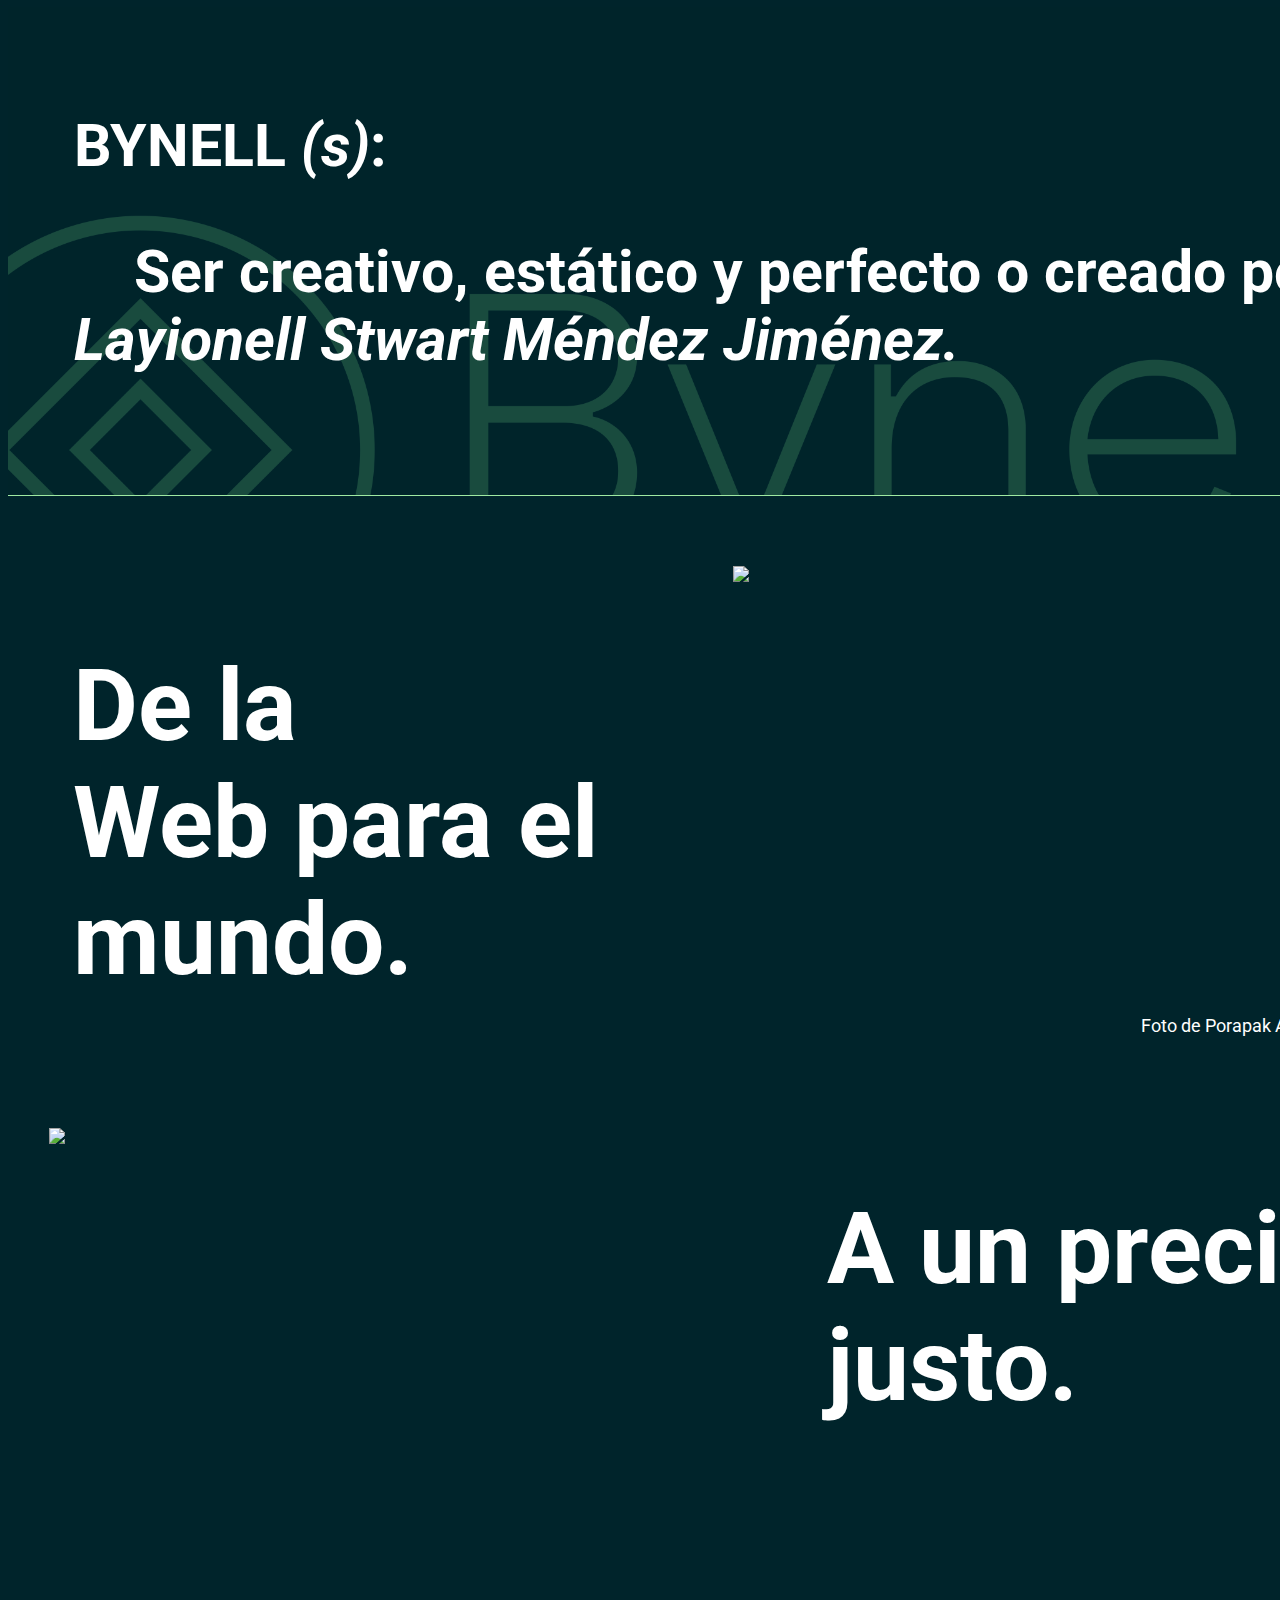
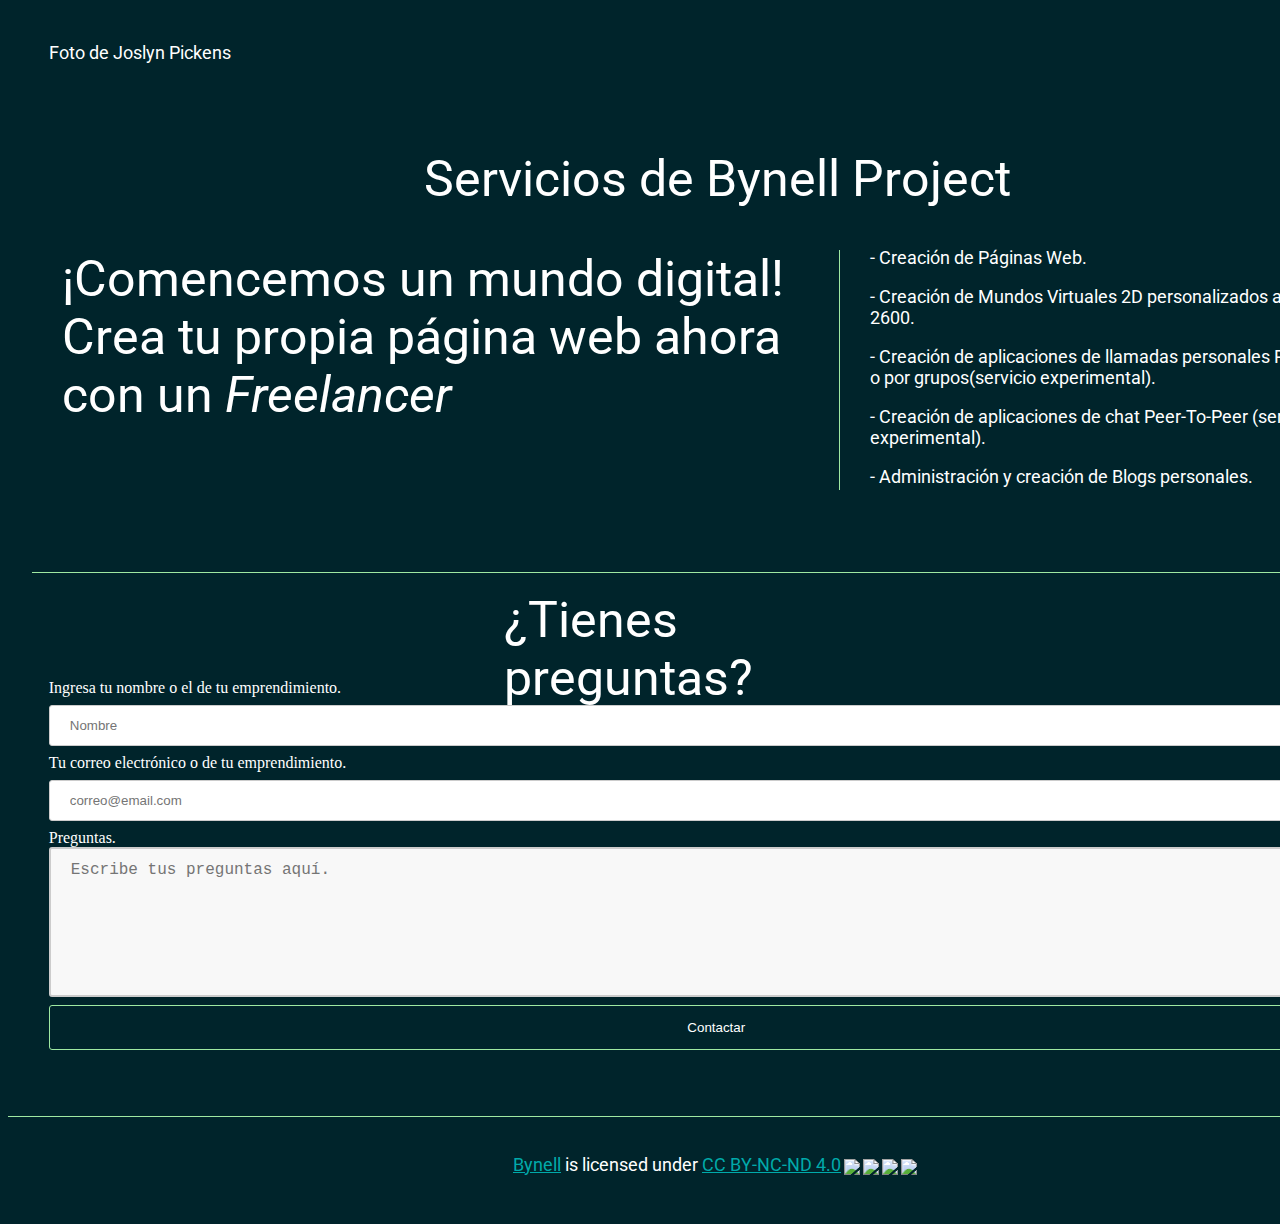
==== index.html @ a22a3687 "2022" ====
<!DOCTYPE html><html class="" lang="es"><head><script type="text/javascript" class="silex-json-styles" data-silex-static="">
    window.silex = window.silex || {}
    window.silex.data = {"site":{"width":1412},"pages":[{"id":"page-page-1","displayName":"Page 1","link":{"linkType":"LinkTypePage","href":"#!page-page-1"},"canDelete":true,"canProperties":true,"canMove":true,"canRename":true,"opened":false,"data":{"forestry":null}}]}</script>
    <meta charset="UTF-8">
    <!-- generator meta tag -->
    <!-- leave this for stats and Silex version check -->
    <meta name="generator" content="Silex v2.2.14">
    <!-- End of generator meta tag -->
    <script type="text/javascript" src="http://localhost:6805/static/2.12/jquery.js" data-silex-static=""></script>
    <script type="text/javascript" src="http://localhost:6805/static/2.12/jquery-ui.js" data-silex-static="" data-silex-remove-publish=""></script>
    <script type="text/javascript" src="http://localhost:6805/static/2.12/pageable.js" data-silex-static="" data-silex-remove-publish=""></script>
    <script type="text/javascript" src="http://localhost:6805/static/2.12/front-end.js" data-silex-static=""></script>
    <link rel="stylesheet" href="http://localhost:6805/static/2.12/normalize.css" data-silex-static="">
    <link rel="stylesheet" href="http://localhost:6805/static/2.12/front-end.css" data-silex-static="">

    <style class="silex-style"></style>
    <script type="text/javascript" class="silex-script"></script>
    <style class="silex-inline-styles">.body-initial {background-color: rgba(0,36,43,1); position: static;}.silex-id-1478366444112-1 {background-color: transparent; position: static; margin-top: -1px; background-image: url(cover.png); background-position: center center; background-attachment: fixed; background-size: cover; background-repeat: no-repeat;}.silex-id-1478366444112-0 {background-color: rgba(0,36,43,0.8); min-height: 489px; position: relative; margin-left: auto; margin-right: auto; display: block; border-color: transparent; background-position: center center; background-repeat: no-repeat; background-size: cover; background-attachment: scroll;}.silex-id-1474394621033-3 {position: static; margin-top: -1px; background-color: transparent;}.silex-id-1474394621032-2 {background-color: rgba(0,36,43,1); min-height: 2219.666748046875px; position: relative; margin-left: auto; margin-right: auto; border-width: 1px 0 1px 0; border-style: solid; border-color: rgba(159,233,162,1);}.silex-id-1478366450713-3 {background-color: transparent; position: static; margin-top: -1px;}.silex-id-1478366450713-2 {background-color: transparent; min-height: 100px; position: relative; margin-left: auto; margin-right: auto; border-width: 0 0 0 0; border-style: solid; border-color: transparent;}.silex-id-1664662156489-1 {width: 1358px; min-height: 442px; background-color: transparent; position: absolute; border-width: 1px 1px 1px 1px; border-style: solid; border-color: transparent; flex-direction: row; flex-wrap: wrap; align-items: flex-start; justify-content: flex-end; top: 20px; left: 31px;}.silex-id-1664667811128-5 {width: 1310px; min-height: 385px; position: absolute; top: 25px; left: 34px;}.silex-id-1664673234735-6 {width: 433px; min-height: 58px; background-color: transparent; position: absolute; top: 20px; left: 505px;}.silex-id-1664675244627-7 {width: 1335px; min-height: 394px; background-color: transparent; position: absolute; top: 106px; left: 16.75010061264038px;}.silex-id-1664676794696-8 {width: 629px; min-height: 496px; position: absolute; top: 46px; left: 41px; background-position: center center;}.silex-id-1664678733887-1 {width: 237px; min-height: 58px; position: absolute; top: 483.97918701171875px; left: 1108.5px;}.silex-id-1664679317134-2 {width: 550px; min-height: 494px; position: absolute; top: 17px; left: 795px;}.silex-id-1664679735277-3 {width: 745px; height: 490.41668701171875px; position: absolute; top: 22px; left: 17px; border-radius: 2px 2px 2px 2px;}.silex-id-1664680181823-4 {width: 189px; min-height: 58px; position: absolute; top: 518px; left: 16.75px;}.silex-id-1664680508223-5 {width: 432px; min-height: 71px; position: absolute; top: 17.96917724609375px; left: 472px;}.silex-id-1664680942473-6 {width: 777px; min-height: 240px; position: absolute; top: 144px; left: 30px; border-width: 0 1px 0 0; border-style: solid; border-color: rgba(159,233,162,1);}.silex-id-1664682230953-0 {width: 645px; height: 426.4895935058594px; position: absolute; top: 53.05907828852861px; left: 701px; border-radius: 2px 2px 2px 2px;}.silex-id-1664682355968-1 {width: 1364px; min-height: 584px; background-color: transparent; position: absolute; top: 610px; left: 24px;}.silex-id-1664682500790-2 {width: 1366px; min-height: 574px; background-color: transparent; position: absolute; top: 17px; left: 24px;}.silex-id-1664723891200-0 {width: 1366px; min-height: 525.65625px; background-color: transparent; position: absolute; top: 1676px; left: 24px; border-width: 1px 0 0 0; border-style: solid; border-color: rgba(159,233,162,1);}.silex-id-1664724104223-1 {width: 1366px; min-height: 450px; background-color: transparent; position: absolute; top: 1209.9896240234375px; left: 24px;}.silex-id-1664725875489-3 {width: 508px; min-height: 284px; position: absolute; top: 123px; left: 837.5px;}.silex-id-1664727172217-4 {width: 594px; min-height: 68px; position: absolute; top: 44px; left: 392px;}@media only screen and (max-width: 480px) {.silex-id-1478366444112-0 {display: flex; flex-direction: row; flex-wrap: wrap; align-items: normal; justify-content: normal;}.silex-id-1664673234735-6 {min-height: 58px; top: 0px; left: 0px; width: 436px;}.silex-id-1664675244627-7 {min-height: 395px; top: 2511.333251953125px; left: -9px; width: 462px;}.silex-id-1664676794696-8 {min-height: 496px; top: -274px; left: -3px; width: 462px;}.silex-id-1664678733887-1 {min-height: 58px; top: 1px; left: -106px; width: 240px;}.silex-id-1664679317134-2 {min-height: 496px; top: 0px; left: 0px; width: 386px;}.silex-id-1664679735277-3 {height: 314px; top: -324.99999499320984px; left: 1.1920928955078125e-7px; width: 462px;}.silex-id-1664680181823-4 {min-height: 58px; top: -66px; left: 0px; width: 190px;}.silex-id-1664680508223-5 {min-height: 71px; top: -439.666748046875px; left: -7px; width: 439px;}.silex-id-1664680942473-6 {min-height: 400px; top: 392px; left: 4px; width: 461px; border-width: 1px 0 0 0; border-style: solid; border-color: rgba(159,233,162,1);}.silex-id-1664682230953-0 {height: 326px; top: -176px; left: 5.999999850988388px; width: 462px;}.silex-id-1664682355968-1 {min-height: 902px; top: 1902.9999389648438px; left: 40px; width: 462px;}.silex-id-1664724104223-1 {min-height: 764px; top: -972px; left: 69px; width: 462px;}.silex-id-1664725875489-3 {min-height: 284px; top: 0px; left: 0px; width: 462px;}.silex-id-1664727172217-4 {min-height: 120px; top: -359px; left: -14px; width: 439px;}}</style>
    <title>Bynell</title>
    

    
<link href="https://fonts.googleapis.com/css?family=Roboto" rel="stylesheet" class="silex-custom-font"><meta name="viewport" content="width=device-width, initial-scale=1"><style class="silex-style-settings">.website-width {width: 1412px;}@media (min-width: 481px) {.silex-editor {min-width: 1612px;}}</style><meta property="description" content="Paginas web simples de una manera elegante."><link href="..\Programming%20Projects\Bynell\bynell-web\profile.png" rel="shortcut icon"><style class="silex-prodotype-style" data-style-id="all-style">h1 {text-align: left; -webkit-transition: font 1s ease-in , font 1s ease-out 1s; -moz-transition: font 1s ease-in , font 1s ease-out 1s; -o-transition: font 1s ease-in , font 1s ease-out 1s; transition: font 1s ease-in , font 1s ease-out 1s;}h2 {text-align: right;}h3 {text-align: left;}.text-element > .silex-element-content {font-family: 'Roboto', sans-serif; font-style: normal; font-weight: normal; font-size: 50px; color: #ffffff; text-align: left; -webkit-transition: all 1s ease; -moz-transition: all 1s ease; -o-transition: all 1s ease; transition: all 1s ease;}p {font-family: 'Roboto', sans-serif; font-weight: normal; font-size: 18px; color: #ffffff;}a {color: #00aaaa;}[data-silex-href] {color: #00aaaa;}</style></head>

<body data-silex-id="body-initial" class="body-initial all-style enable-mobile prevent-resizable prevent-selectable editable-style silex-runtime" data-silex-type="container-element" style="">
    









    
    
    
















<section data-silex-type="container-element" class="container-element editable-style silex-id-1478366444112-1 section-element prevent-resizable" data-silex-id="silex-id-1478366444112-1" style="">
        <header data-silex-type="container-element" class="editable-style silex-element-content silex-id-1478366444112-0 container-element website-width" data-silex-id="silex-id-1478366444112-0" style=""><div data-silex-type="container-element" class="editable-style container-element silex-id-1664662156489-1" data-silex-id="silex-id-1664662156489-1" style=""><div data-silex-type="text-element" class="editable-style text-element silex-id-1664667811128-5 page-page-1 paged-element" data-silex-id="silex-id-1664667811128-5" style=""><div class="silex-element-content normal"><h3>BYNELL&nbsp;<i>(s)</i>:</h3><h3> Ser creativo, estático y perfecto o creado por <i>Layionell Stwart Méndez Jiménez.</i></h3><span class="_wysihtml-temp-caret-fix" style="position: absolute; display: block; min-width: 1px; z-index: 99999;">﻿</span></div></div></div></header>
    </section><section data-silex-type="container-element" class="container-element editable-style silex-id-1474394621033-3 section-element prevent-resizable" data-silex-id="silex-id-1474394621033-3" style="">
        <main data-silex-type="container-element" class="editable-style silex-element-content silex-id-1474394621032-2 container-element website-width selected" data-silex-id="silex-id-1474394621032-2" style=""><div data-silex-type="container-element" class="editable-style container-element silex-id-1664682500790-2 page-page-1 paged-element" data-silex-id="silex-id-1664682500790-2" style=""><h1 data-silex-type="text-element" class="editable-style text-element silex-id-1664676794696-8 page-page-1 paged-element" data-silex-id="silex-id-1664676794696-8" style=""><div class="silex-element-content normal"><h1>De la Web<i>&nbsp;</i>para el mundo.</h1><span class="_wysihtml-temp-caret-fix" style="position: absolute; display: block; min-width: 1px; z-index: 99999;">﻿</span></div></h1><div data-silex-type="image-element" class="editable-style image-element silex-id-1664682230953-0 page-page-1 paged-element" data-silex-id="silex-id-1664682230953-0" style=""><img src="..\Programming%20Projects\Bynell\bynell-web\pexels-porapak-apichodilok-346885.jpg"></div><div data-silex-type="text-element" class="editable-style text-element silex-id-1664678733887-1 page-page-1 paged-element" data-silex-id="silex-id-1664678733887-1" style=""><div class="silex-element-content normal">

<p>Foto de Porapak Apichodilok.</p></div></div></div><div data-silex-type="container-element" class="editable-style container-element silex-id-1664682355968-1 page-page-1 paged-element" data-silex-id="silex-id-1664682355968-1" style=""><div data-silex-type="text-element" class="editable-style text-element silex-id-1664679317134-2 page-page-1 paged-element" data-silex-id="silex-id-1664679317134-2" style=""><div class="silex-element-content normal"><h1>A un precio justo.</h1></div></div><div data-silex-type="image-element" class="editable-style image-element silex-id-1664679735277-3 page-page-1 paged-element" data-silex-id="silex-id-1664679735277-3" style=""><img src="..\Programming%20Projects\Bynell\bynell-web\pexels-joslyn-pickens-3833052.jpg"></div><div data-silex-type="text-element" class="editable-style text-element silex-id-1664680181823-4 page-page-1 paged-element" data-silex-id="silex-id-1664680181823-4" style=""><div class="silex-element-content normal"><p>Foto de Joslyn Pickens</p></div></div></div><div data-silex-type="container-element" class="editable-style container-element silex-id-1664724104223-1 page-page-1 paged-element" data-silex-id="silex-id-1664724104223-1" style=""><div data-silex-type="text-element" class="editable-style text-element silex-id-1664727172217-4 page-page-1 paged-element" data-silex-id="silex-id-1664727172217-4" style=""><div class="silex-element-content normal">Servicios de Bynell Project</div></div><div data-silex-type="text-element" class="editable-style text-element silex-id-1664725875489-3" data-silex-id="silex-id-1664725875489-3" style=""><div class="silex-element-content normal"><p>- Creación de Páginas Web.</p><p>- Creación de Mundos Virtuales 2D personalizados al estilo Atari 2600.</p><p>- Creación de aplicaciones de llamadas personales Peer-to-Peer o por grupos(servicio experimental).</p><p>- Creación de aplicaciones de chat Peer-To-Peer (servicio experimental).</p><p>- Administración y creación de Blogs personales.<br></p></div></div><div data-silex-type="text-element" class="editable-style text-element silex-id-1664680942473-6 page-page-1 paged-element" data-silex-id="silex-id-1664680942473-6" style=""><div class="silex-element-content normal">¡Comencemos un mundo digital!&nbsp;<br>Crea tu propia página web ahora con un <i>Freelancer</i></div></div></div><div data-silex-type="container-element" class="editable-style container-element silex-id-1664723891200-0 page-page-1 paged-element" data-silex-id="silex-id-1664723891200-0" style=""><div data-silex-type="text-element" class="editable-style text-element silex-id-1664680508223-5 page-page-1 paged-element" data-silex-id="silex-id-1664680508223-5" style=""><div class="silex-element-content normal">¿Tienes preguntas?</div></div><div data-silex-type="html-element" class="editable-style html-element silex-id-1664675244627-7 page-page-1 paged-element silex-component-form silex-use-height-not-minheight silex-element-content-full-height" data-silex-id="silex-id-1664675244627-7" style=""><div class="silex-element-content"><form id="id_1664728145675_542" action="https://formspree.io/bynell.project@gmail.com" method="POST">
  
  <div>
    <label for="field1">Ingresa tu nombre o el de tu emprendimiento.</label>
    <input type="text" required="" id="field1" name="field1" placeholder="Nombre">
  </div>
  
  
  <div>
    <label for="field2">Tu correo electrónico o de tu emprendimiento.</label>
    <input type="text" required="" id="field2" name="field2" placeholder="correo@email.com">
  </div>
  
  
  <div class="fill-vertical">
    <label for="field3">Preguntas.</label>
    <textarea required="" id="field3" name="field3" placeholder="Escribe tus preguntas aquí."></textarea>
  </div>
  
  <input type="submit" value="Contactar">
</form>
<style>#id_1664728145675_542 input[type=text], select {width: 100%; padding: 12px 20px; margin: 8px 0; display: inline-block; border: 1px solid #ccc; border-radius: 3px; box-sizing: border-box;}#id_1664728145675_542 input[type=submit] {width: 100%; background-color: #00242b; color: #ffffff; padding: 14px 20px; margin: 8px 0; border: 1px solid #9fe9a2; border-radius: 3px; cursor: pointer;}#id_1664728145675_542 label {color: #ffffff;}#id_1664728145675_542 .fill-vertical {flex: 1 1 auto; display: flex; flex-direction: column;}#id_1664728145675_542 .fill-vertical textarea {flex: 1 1 auto; width: 100%; height: 150px; padding: 12px 20px; box-sizing: border-box; border: 2px solid #ccc; border-radius: 3px; background-color: #f8f8f8; font-size: 16px; resize: none;}#id_1664728145675_542 {border-radius: 3px; display: flex; flex-direction: column; justify-content: space-between; height: 100%;}</style>

</div></div></div></main>
    </section><section data-silex-type="container-element" class="container-element editable-style silex-id-1478366450713-3 section-element prevent-resizable page-page-1 paged-element" data-silex-id="silex-id-1478366450713-3" style="">
        <footer data-silex-type="container-element" class="editable-style silex-element-content silex-id-1478366450713-2 container-element website-width" data-silex-id="silex-id-1478366450713-2" style="">

            
        <div data-silex-type="html-element" class="editable-style html-element silex-id-1664673234735-6 page-page-1 paged-element" data-silex-id="silex-id-1664673234735-6" style=""><div class="silex-element-content"><p xmlns:cc="http://creativecommons.org/ns#" xmlns:dct="http://purl.org/dc/terms/"><a property="dct:title" rel="cc:attributionURL" href="https://bynell.github.io/bynell">Bynell</a> is licensed under <a href="http://creativecommons.org/licenses/by-nc-nd/4.0/?ref=chooser-v1" target="_blank" rel="license noopener noreferrer" style="display:inline-block;">CC BY-NC-ND 4.0<img style="height:22px!important;margin-left:3px;vertical-align:text-bottom;" src="https://mirrors.creativecommons.org/presskit/icons/cc.svg?ref=chooser-v1"><img style="height:22px!important;margin-left:3px;vertical-align:text-bottom;" src="https://mirrors.creativecommons.org/presskit/icons/by.svg?ref=chooser-v1"><img style="height:22px!important;margin-left:3px;vertical-align:text-bottom;" src="https://mirrors.creativecommons.org/presskit/icons/nc.svg?ref=chooser-v1"><img style="height:22px!important;margin-left:3px;vertical-align:text-bottom;" src="https://mirrors.creativecommons.org/presskit/icons/nd.svg?ref=chooser-v1"></a></p>
</div></div></footer>
    </section><div data-silex-type="container-element" class="editable-style container-element silex-id-1662688774328-6" data-silex-id="silex-id-1662688774328-6"></div></body></html>
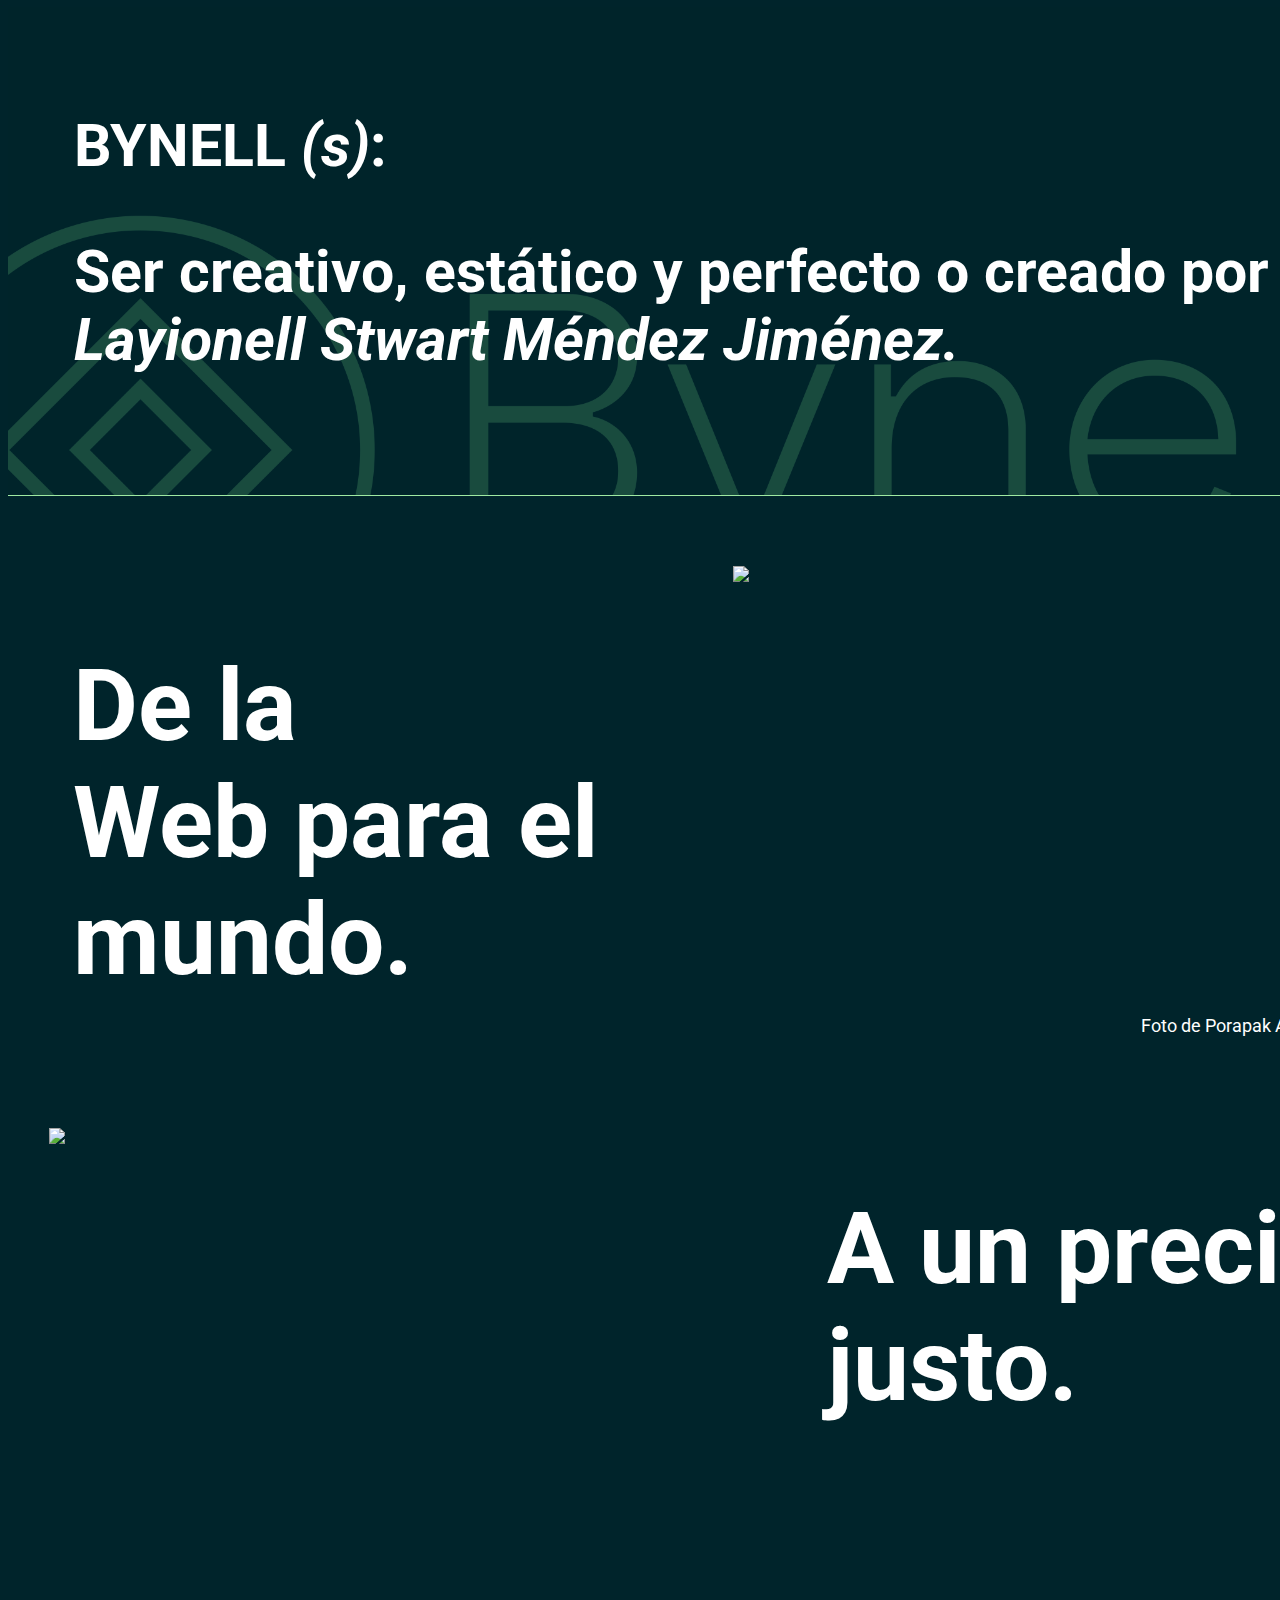
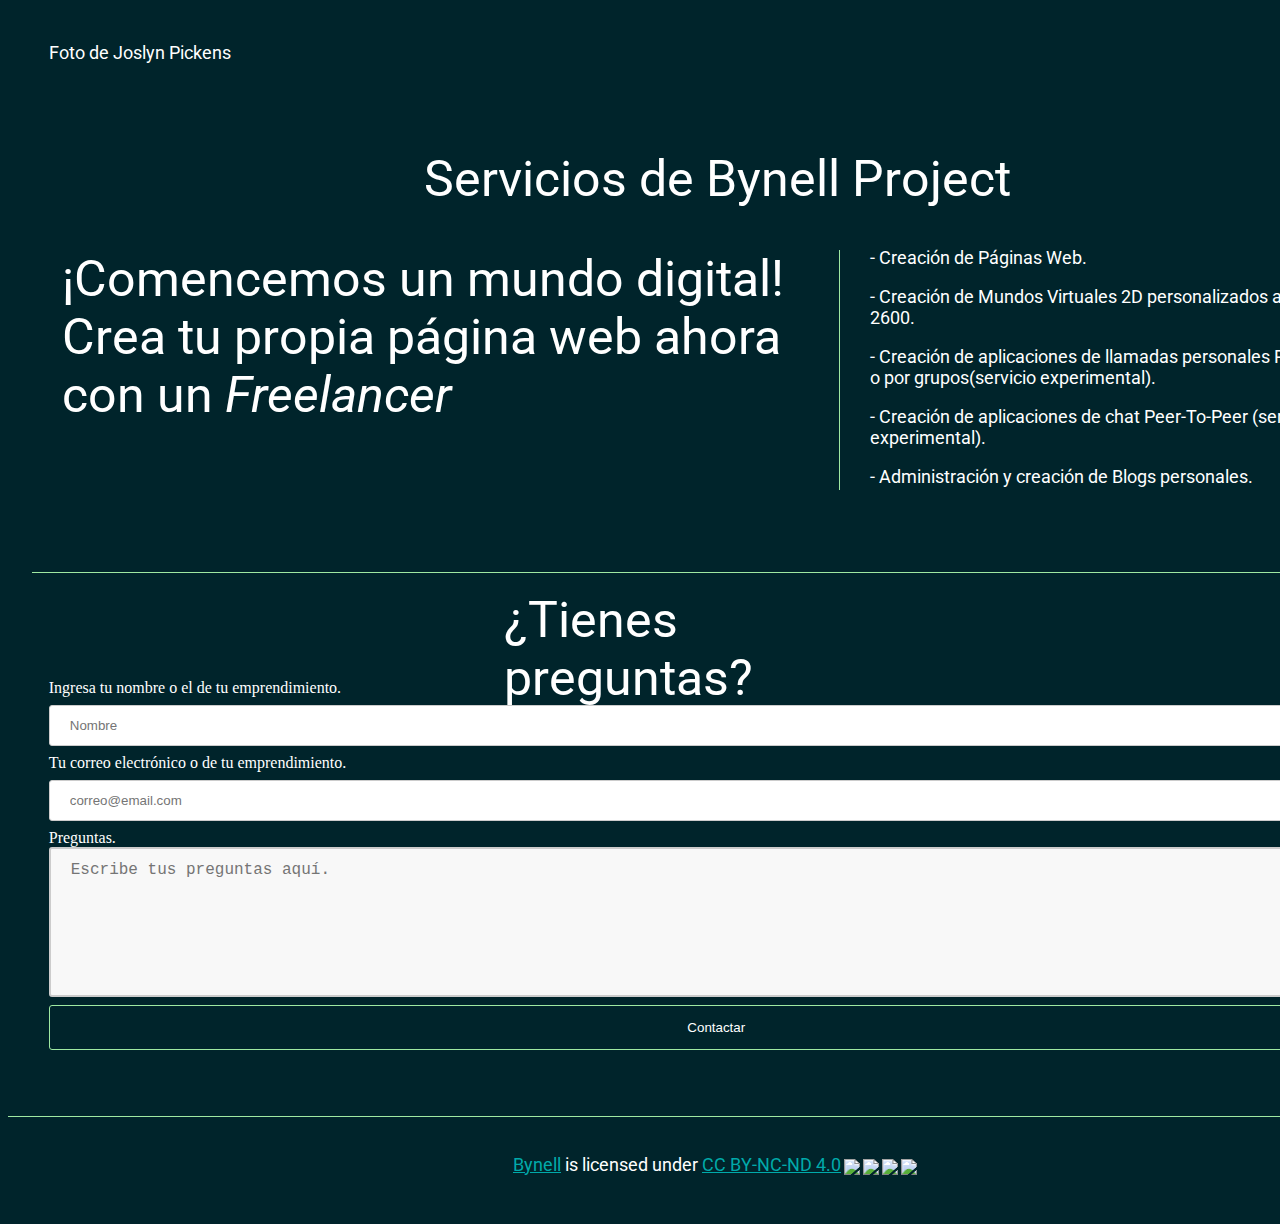
==== commit 294bac21: "Add files via upload" ====
--- a/index.html
+++ b/index.html
@@ -6,23 +6,23 @@
     <!-- leave this for stats and Silex version check -->
     <meta name="generator" content="Silex v2.2.14">
     <!-- End of generator meta tag -->
-    <script type="text/javascript" src="http://localhost:6805/static/2.12/jquery.js" data-silex-static=""></script>
-    <script type="text/javascript" src="http://localhost:6805/static/2.12/jquery-ui.js" data-silex-static="" data-silex-remove-publish=""></script>
-    <script type="text/javascript" src="http://localhost:6805/static/2.12/pageable.js" data-silex-static="" data-silex-remove-publish=""></script>
-    <script type="text/javascript" src="http://localhost:6805/static/2.12/front-end.js" data-silex-static=""></script>
-    <link rel="stylesheet" href="http://localhost:6805/static/2.12/normalize.css" data-silex-static="">
-    <link rel="stylesheet" href="http://localhost:6805/static/2.12/front-end.css" data-silex-static="">
+    <script type="text/javascript" src="js/jquery.js" data-silex-static=""></script>
+    <!--<script type="text/javascript" src="js/jquery-ui.js" data-silex-static="" data-silex-remove-publish=""></script>-->
+    <!-- <script type="text/javascript" src="js/pageable.js" data-silex-static="" data-silex-remove-publish=""></script>-->
+    <script type="text/javascript" src="js/front-end.js" data-silex-static=""></script>
+    <link rel="stylesheet" href="css/normalize.css" data-silex-static="">
+    <link rel="stylesheet" href="css/front-end.css" data-silex-static="">
 
     <style class="silex-style"></style>
-    <script type="text/javascript" class="silex-script"></script>
-    <style class="silex-inline-styles">.body-initial {background-color: rgba(0,36,43,1); position: static;}.silex-id-1478366444112-1 {background-color: transparent; position: static; margin-top: -1px; background-image: url(cover.png); background-position: center center; background-attachment: fixed; background-size: cover; background-repeat: no-repeat;}.silex-id-1478366444112-0 {background-color: rgba(0,36,43,0.8); min-height: 489px; position: relative; margin-left: auto; margin-right: auto; display: block; border-color: transparent; background-position: center center; background-repeat: no-repeat; background-size: cover; background-attachment: scroll;}.silex-id-1474394621033-3 {position: static; margin-top: -1px; background-color: transparent;}.silex-id-1474394621032-2 {background-color: rgba(0,36,43,1); min-height: 2219.666748046875px; position: relative; margin-left: auto; margin-right: auto; border-width: 1px 0 1px 0; border-style: solid; border-color: rgba(159,233,162,1);}.silex-id-1478366450713-3 {background-color: transparent; position: static; margin-top: -1px;}.silex-id-1478366450713-2 {background-color: transparent; min-height: 100px; position: relative; margin-left: auto; margin-right: auto; border-width: 0 0 0 0; border-style: solid; border-color: transparent;}.silex-id-1664662156489-1 {width: 1358px; min-height: 442px; background-color: transparent; position: absolute; border-width: 1px 1px 1px 1px; border-style: solid; border-color: transparent; flex-direction: row; flex-wrap: wrap; align-items: flex-start; justify-content: flex-end; top: 20px; left: 31px;}.silex-id-1664667811128-5 {width: 1310px; min-height: 385px; position: absolute; top: 25px; left: 34px;}.silex-id-1664673234735-6 {width: 433px; min-height: 58px; background-color: transparent; position: absolute; top: 20px; left: 505px;}.silex-id-1664675244627-7 {width: 1335px; min-height: 394px; background-color: transparent; position: absolute; top: 106px; left: 16.75010061264038px;}.silex-id-1664676794696-8 {width: 629px; min-height: 496px; position: absolute; top: 46px; left: 41px; background-position: center center;}.silex-id-1664678733887-1 {width: 237px; min-height: 58px; position: absolute; top: 483.97918701171875px; left: 1108.5px;}.silex-id-1664679317134-2 {width: 550px; min-height: 494px; position: absolute; top: 17px; left: 795px;}.silex-id-1664679735277-3 {width: 745px; height: 490.41668701171875px; position: absolute; top: 22px; left: 17px; border-radius: 2px 2px 2px 2px;}.silex-id-1664680181823-4 {width: 189px; min-height: 58px; position: absolute; top: 518px; left: 16.75px;}.silex-id-1664680508223-5 {width: 432px; min-height: 71px; position: absolute; top: 17.96917724609375px; left: 472px;}.silex-id-1664680942473-6 {width: 777px; min-height: 240px; position: absolute; top: 144px; left: 30px; border-width: 0 1px 0 0; border-style: solid; border-color: rgba(159,233,162,1);}.silex-id-1664682230953-0 {width: 645px; height: 426.4895935058594px; position: absolute; top: 53.05907828852861px; left: 701px; border-radius: 2px 2px 2px 2px;}.silex-id-1664682355968-1 {width: 1364px; min-height: 584px; background-color: transparent; position: absolute; top: 610px; left: 24px;}.silex-id-1664682500790-2 {width: 1366px; min-height: 574px; background-color: transparent; position: absolute; top: 17px; left: 24px;}.silex-id-1664723891200-0 {width: 1366px; min-height: 525.65625px; background-color: transparent; position: absolute; top: 1676px; left: 24px; border-width: 1px 0 0 0; border-style: solid; border-color: rgba(159,233,162,1);}.silex-id-1664724104223-1 {width: 1366px; min-height: 450px; background-color: transparent; position: absolute; top: 1209.9896240234375px; left: 24px;}.silex-id-1664725875489-3 {width: 508px; min-height: 284px; position: absolute; top: 123px; left: 837.5px;}.silex-id-1664727172217-4 {width: 594px; min-height: 68px; position: absolute; top: 44px; left: 392px;}@media only screen and (max-width: 480px) {.silex-id-1478366444112-0 {display: flex; flex-direction: row; flex-wrap: wrap; align-items: normal; justify-content: normal;}.silex-id-1664673234735-6 {min-height: 58px; top: 0px; left: 0px; width: 436px;}.silex-id-1664675244627-7 {min-height: 395px; top: 2511.333251953125px; left: -9px; width: 462px;}.silex-id-1664676794696-8 {min-height: 496px; top: -274px; left: -3px; width: 462px;}.silex-id-1664678733887-1 {min-height: 58px; top: 1px; left: -106px; width: 240px;}.silex-id-1664679317134-2 {min-height: 496px; top: 0px; left: 0px; width: 386px;}.silex-id-1664679735277-3 {height: 314px; top: -324.99999499320984px; left: 1.1920928955078125e-7px; width: 462px;}.silex-id-1664680181823-4 {min-height: 58px; top: -66px; left: 0px; width: 190px;}.silex-id-1664680508223-5 {min-height: 71px; top: -439.666748046875px; left: -7px; width: 439px;}.silex-id-1664680942473-6 {min-height: 400px; top: 392px; left: 4px; width: 461px; border-width: 1px 0 0 0; border-style: solid; border-color: rgba(159,233,162,1);}.silex-id-1664682230953-0 {height: 326px; top: -176px; left: 5.999999850988388px; width: 462px;}.silex-id-1664682355968-1 {min-height: 902px; top: 1902.9999389648438px; left: 40px; width: 462px;}.silex-id-1664724104223-1 {min-height: 764px; top: -972px; left: 69px; width: 462px;}.silex-id-1664725875489-3 {min-height: 284px; top: 0px; left: 0px; width: 462px;}.silex-id-1664727172217-4 {min-height: 120px; top: -359px; left: -14px; width: 439px;}}</style>
+    <script src="js/script.js" type="text/javascript" class="silex-script"></script>
+    <style href="css/styles.css" class="silex-inline-styles">.body-initial {background-color: rgba(0,36,43,1); position: static;}.silex-id-1478366444112-1 {background-color: transparent; position: static; margin-top: -1px; background-image: url(cover.png); background-position: center center; background-attachment: fixed; background-size: cover; background-repeat: no-repeat;}.silex-id-1478366444112-0 {background-color: rgba(0,36,43,0.8); min-height: 489px; position: relative; margin-left: auto; margin-right: auto; display: block; border-color: transparent; background-position: center center; background-repeat: no-repeat; background-size: cover; background-attachment: scroll;}.silex-id-1474394621033-3 {position: static; margin-top: -1px; background-color: transparent;}.silex-id-1474394621032-2 {background-color: rgba(0,36,43,1); min-height: 2219.666748046875px; position: relative; margin-left: auto; margin-right: auto; border-width: 1px 0 1px 0; border-style: solid; border-color: rgba(159,233,162,1);}.silex-id-1478366450713-3 {background-color: transparent; position: static; margin-top: -1px;}.silex-id-1478366450713-2 {background-color: transparent; min-height: 100px; position: relative; margin-left: auto; margin-right: auto; border-width: 0 0 0 0; border-style: solid; border-color: transparent;}.silex-id-1664662156489-1 {width: 1358px; min-height: 442px; background-color: transparent; position: absolute; border-width: 1px 1px 1px 1px; border-style: solid; border-color: transparent; flex-direction: row; flex-wrap: wrap; align-items: flex-start; justify-content: flex-end; top: 20px; left: 31px;}.silex-id-1664667811128-5 {width: 1310px; min-height: 385px; position: absolute; top: 25px; left: 34px;}.silex-id-1664673234735-6 {width: 433px; min-height: 58px; background-color: transparent; position: absolute; top: 20px; left: 505px;}.silex-id-1664675244627-7 {width: 1335px; min-height: 394px; background-color: transparent; position: absolute; top: 106px; left: 16.75010061264038px;}.silex-id-1664676794696-8 {width: 629px; min-height: 496px; position: absolute; top: 46px; left: 41px; background-position: center center;}.silex-id-1664678733887-1 {width: 237px; min-height: 58px; position: absolute; top: 483.97918701171875px; left: 1108.5px;}.silex-id-1664679317134-2 {width: 550px; min-height: 494px; position: absolute; top: 17px; left: 795px;}.silex-id-1664679735277-3 {width: 745px; height: 490.41668701171875px; position: absolute; top: 22px; left: 17px; border-radius: 2px 2px 2px 2px;}.silex-id-1664680181823-4 {width: 189px; min-height: 58px; position: absolute; top: 518px; left: 16.75px;}.silex-id-1664680508223-5 {width: 432px; min-height: 71px; position: absolute; top: 17.96917724609375px; left: 472px;}.silex-id-1664680942473-6 {width: 777px; min-height: 240px; position: absolute; top: 144px; left: 30px; border-width: 0 1px 0 0; border-style: solid; border-color: rgba(159,233,162,1);}.silex-id-1664682230953-0 {width: 645px; height: 426.4895935058594px; position: absolute; top: 53.05907828852861px; left: 701px; border-radius: 2px 2px 2px 2px;}.silex-id-1664682355968-1 {width: 1364px; min-height: 584px; background-color: transparent; position: absolute; top: 610px; left: 24px;}.silex-id-1664682500790-2 {width: 1366px; min-height: 574px; background-color: transparent; position: absolute; top: 17px; left: 24px;}.silex-id-1664723891200-0 {width: 1366px; min-height: 525.65625px; background-color: transparent; position: absolute; top: 1676px; left: 24px; border-width: 1px 0 0 0; border-style: solid; border-color: rgba(159,233,162,1);}.silex-id-1664724104223-1 {width: 1366px; min-height: 450px; background-color: transparent; position: absolute; top: 1209.9896240234375px; left: 24px;}.silex-id-1664725875489-3 {width: 508px; min-height: 284px; position: absolute; top: 123px; left: 837.5px;}.silex-id-1664727172217-4 {width: 594px; min-height: 68px; position: absolute; top: 44px; left: 392px;}@media only screen and (max-width: 480px) {.silex-id-1478366444112-0 {display: flex; flex-direction: row; flex-wrap: wrap; align-items: normal; justify-content: normal;}.silex-id-1664673234735-6 {min-height: 58px; top: 0px; left: 0px; width: 436px;}.silex-id-1664675244627-7 {min-height: 395px; top: 2511.333251953125px; left: -9px; width: 462px;}.silex-id-1664676794696-8 {min-height: 496px; top: -274px; left: -3px; width: 462px;}.silex-id-1664678733887-1 {min-height: 58px; top: 1px; left: -106px; width: 240px;}.silex-id-1664679317134-2 {min-height: 496px; top: 0px; left: 0px; width: 386px;}.silex-id-1664679735277-3 {height: 314px; top: -324.99999499320984px; left: 1.1920928955078125e-7px; width: 462px;}.silex-id-1664680181823-4 {min-height: 58px; top: -66px; left: 0px; width: 190px;}.silex-id-1664680508223-5 {min-height: 71px; top: -439.666748046875px; left: -7px; width: 439px;}.silex-id-1664680942473-6 {min-height: 400px; top: 392px; left: 4px; width: 461px; border-width: 1px 0 0 0; border-style: solid; border-color: rgba(159,233,162,1);}.silex-id-1664682230953-0 {height: 326px; top: -176px; left: 5.999999850988388px; width: 462px;}.silex-id-1664682355968-1 {min-height: 902px; top: 1902.9999389648438px; left: 40px; width: 462px;}.silex-id-1664724104223-1 {min-height: 764px; top: -972px; left: 69px; width: 462px;}.silex-id-1664725875489-3 {min-height: 284px; top: 0px; left: 0px; width: 462px;}.silex-id-1664727172217-4 {min-height: 120px; top: -359px; left: -14px; width: 439px;}}</style>
     <title>Bynell</title>
     
 
     
-<link href="https://fonts.googleapis.com/css?family=Roboto" rel="stylesheet" class="silex-custom-font"><meta name="viewport" content="width=device-width, initial-scale=1"><style class="silex-style-settings">.website-width {width: 1412px;}@media (min-width: 481px) {.silex-editor {min-width: 1612px;}}</style><meta property="description" content="Paginas web simples de una manera elegante."><link href="..\Programming%20Projects\Bynell\bynell-web\profile.png" rel="shortcut icon"><style class="silex-prodotype-style" data-style-id="all-style">h1 {text-align: left; -webkit-transition: font 1s ease-in , font 1s ease-out 1s; -moz-transition: font 1s ease-in , font 1s ease-out 1s; -o-transition: font 1s ease-in , font 1s ease-out 1s; transition: font 1s ease-in , font 1s ease-out 1s;}h2 {text-align: right;}h3 {text-align: left;}.text-element > .silex-element-content {font-family: 'Roboto', sans-serif; font-style: normal; font-weight: normal; font-size: 50px; color: #ffffff; text-align: left; -webkit-transition: all 1s ease; -moz-transition: all 1s ease; -o-transition: all 1s ease; transition: all 1s ease;}p {font-family: 'Roboto', sans-serif; font-weight: normal; font-size: 18px; color: #ffffff;}a {color: #00aaaa;}[data-silex-href] {color: #00aaaa;}</style></head>
+<link href="https://fonts.googleapis.com/css?family=Roboto" rel="stylesheet" class="silex-custom-font"><meta name="viewport" content="width=device-width, initial-scale=1"><style class="silex-style-settings">.website-width {width: 1412px;}@media (min-width: 481px) {.silex-editor {min-width: 1612px;}}</style><meta property="description" content="Páginas web simples de una manera elegante."><link href="css/profile.png" rel="shortcut icon"><style class="silex-prodotype-style" data-style-id="all-style">h1 {text-align: left; -webkit-transition: font 1s ease-in , font 1s ease-out 1s; -moz-transition: font 1s ease-in , font 1s ease-out 1s; -o-transition: font 1s ease-in , font 1s ease-out 1s; transition: font 1s ease-in , font 1s ease-out 1s;}h2 {text-align: right;}h3 {text-align: left;}.text-element > .silex-element-content {font-family: 'Roboto', sans-serif; font-style: normal; font-weight: normal; font-size: 50px; color: #ffffff; text-align: left; -webkit-transition: all 1s ease; -moz-transition: all 1s ease; -o-transition: all 1s ease; transition: all 1s ease;}p {font-family: 'Roboto', sans-serif; font-weight: normal; font-size: 18px; color: #ffffff;}a {color: #00aaaa;}[data-silex-href] {color: #00aaaa;}</style></head>
 
-<body data-silex-id="body-initial" class="body-initial all-style enable-mobile prevent-resizable prevent-selectable editable-style silex-runtime" data-silex-type="container-element" style="">
+<body data-silex-id="body-initial" class="body-initial all-style enable-mobile prevent-resizable prevent-selectable editable-style silex-runtime" data-silex-type="container-element">
     
 
 
@@ -52,12 +52,12 @@
 
 
 
-<section data-silex-type="container-element" class="container-element editable-style silex-id-1478366444112-1 section-element prevent-resizable" data-silex-id="silex-id-1478366444112-1" style="">
-        <header data-silex-type="container-element" class="editable-style silex-element-content silex-id-1478366444112-0 container-element website-width" data-silex-id="silex-id-1478366444112-0" style=""><div data-silex-type="container-element" class="editable-style container-element silex-id-1664662156489-1" data-silex-id="silex-id-1664662156489-1" style=""><div data-silex-type="text-element" class="editable-style text-element silex-id-1664667811128-5 page-page-1 paged-element" data-silex-id="silex-id-1664667811128-5" style=""><div class="silex-element-content normal"><h3>BYNELL&nbsp;<i>(s)</i>:</h3><h3> Ser creativo, estático y perfecto o creado por <i>Layionell Stwart Méndez Jiménez.</i></h3><span class="_wysihtml-temp-caret-fix" style="position: absolute; display: block; min-width: 1px; z-index: 99999;">﻿</span></div></div></div></header>
-    </section><section data-silex-type="container-element" class="container-element editable-style silex-id-1474394621033-3 section-element prevent-resizable" data-silex-id="silex-id-1474394621033-3" style="">
-        <main data-silex-type="container-element" class="editable-style silex-element-content silex-id-1474394621032-2 container-element website-width selected" data-silex-id="silex-id-1474394621032-2" style=""><div data-silex-type="container-element" class="editable-style container-element silex-id-1664682500790-2 page-page-1 paged-element" data-silex-id="silex-id-1664682500790-2" style=""><h1 data-silex-type="text-element" class="editable-style text-element silex-id-1664676794696-8 page-page-1 paged-element" data-silex-id="silex-id-1664676794696-8" style=""><div class="silex-element-content normal"><h1>De la Web<i>&nbsp;</i>para el mundo.</h1><span class="_wysihtml-temp-caret-fix" style="position: absolute; display: block; min-width: 1px; z-index: 99999;">﻿</span></div></h1><div data-silex-type="image-element" class="editable-style image-element silex-id-1664682230953-0 page-page-1 paged-element" data-silex-id="silex-id-1664682230953-0" style=""><img src="..\Programming%20Projects\Bynell\bynell-web\pexels-porapak-apichodilok-346885.jpg"></div><div data-silex-type="text-element" class="editable-style text-element silex-id-1664678733887-1 page-page-1 paged-element" data-silex-id="silex-id-1664678733887-1" style=""><div class="silex-element-content normal">
+<section data-silex-type="container-element" class="container-element editable-style silex-id-1478366444112-1 section-element prevent-resizable" data-silex-id="silex-id-1478366444112-1">
+        <header data-silex-type="container-element" class="editable-style silex-element-content silex-id-1478366444112-0 container-element website-width" data-silex-id="silex-id-1478366444112-0" ><div data-silex-type="container-element" class="editable-style container-element silex-id-1664662156489-1" data-silex-id="silex-id-1664662156489-1"><div data-silex-type="text-element" class="editable-style text-element silex-id-1664667811128-5 page-page-1 paged-element" data-silex-id="silex-id-1664667811128-5"><div class="silex-element-content normal"><h3>BYNELL&nbsp;<i>(s)</i>:</h3><h3> Ser creativo, estático y perfecto o creado por <i>Layionell Stwart Méndez Jiménez.</i></h3><span class="_wysihtml-temp-caret-fix" style="position: absolute; display: block; min-width: 1px; z-index: 99999;">﻿</span></div></div></div></header>
+    </section><section data-silex-type="container-element" class="container-element editable-style silex-id-1474394621033-3 section-element prevent-resizable" data-silex-id="silex-id-1474394621033-3" >
+        <main data-silex-type="container-element" class="editable-style silex-element-content silex-id-1474394621032-2 container-element website-width selected" data-silex-id="silex-id-1474394621032-2" ><div data-silex-type="container-element" class="editable-style container-element silex-id-1664682500790-2 page-page-1 paged-element" data-silex-id="silex-id-1664682500790-2" ><h1 data-silex-type="text-element" class="editable-style text-element silex-id-1664676794696-8 page-page-1 paged-element" data-silex-id="silex-id-1664676794696-8" ><div class="silex-element-content normal"><h1>De la Web<i>&nbsp;</i>para el mundo.</h1><span class="_wysihtml-temp-caret-fix" style="position: absolute; display: block; min-width: 1px; z-index: 99999;">﻿</span></div></h1><div data-silex-type="image-element" class="editable-style image-element silex-id-1664682230953-0 page-page-1 paged-element" data-silex-id="silex-id-1664682230953-0"><img src="assets/pexels-porapak-apichodilok-346885.jpg"></div><div data-silex-type="text-element" class="editable-style text-element silex-id-1664678733887-1 page-page-1 paged-element" data-silex-id="silex-id-1664678733887-1"><div class="silex-element-content normal">
 
-<p>Foto de Porapak Apichodilok.</p></div></div></div><div data-silex-type="container-element" class="editable-style container-element silex-id-1664682355968-1 page-page-1 paged-element" data-silex-id="silex-id-1664682355968-1" style=""><div data-silex-type="text-element" class="editable-style text-element silex-id-1664679317134-2 page-page-1 paged-element" data-silex-id="silex-id-1664679317134-2" style=""><div class="silex-element-content normal"><h1>A un precio justo.</h1></div></div><div data-silex-type="image-element" class="editable-style image-element silex-id-1664679735277-3 page-page-1 paged-element" data-silex-id="silex-id-1664679735277-3" style=""><img src="..\Programming%20Projects\Bynell\bynell-web\pexels-joslyn-pickens-3833052.jpg"></div><div data-silex-type="text-element" class="editable-style text-element silex-id-1664680181823-4 page-page-1 paged-element" data-silex-id="silex-id-1664680181823-4" style=""><div class="silex-element-content normal"><p>Foto de Joslyn Pickens</p></div></div></div><div data-silex-type="container-element" class="editable-style container-element silex-id-1664724104223-1 page-page-1 paged-element" data-silex-id="silex-id-1664724104223-1" style=""><div data-silex-type="text-element" class="editable-style text-element silex-id-1664727172217-4 page-page-1 paged-element" data-silex-id="silex-id-1664727172217-4" style=""><div class="silex-element-content normal">Servicios de Bynell Project</div></div><div data-silex-type="text-element" class="editable-style text-element silex-id-1664725875489-3" data-silex-id="silex-id-1664725875489-3" style=""><div class="silex-element-content normal"><p>- Creación de Páginas Web.</p><p>- Creación de Mundos Virtuales 2D personalizados al estilo Atari 2600.</p><p>- Creación de aplicaciones de llamadas personales Peer-to-Peer o por grupos(servicio experimental).</p><p>- Creación de aplicaciones de chat Peer-To-Peer (servicio experimental).</p><p>- Administración y creación de Blogs personales.<br></p></div></div><div data-silex-type="text-element" class="editable-style text-element silex-id-1664680942473-6 page-page-1 paged-element" data-silex-id="silex-id-1664680942473-6" style=""><div class="silex-element-content normal">¡Comencemos un mundo digital!&nbsp;<br>Crea tu propia página web ahora con un <i>Freelancer</i></div></div></div><div data-silex-type="container-element" class="editable-style container-element silex-id-1664723891200-0 page-page-1 paged-element" data-silex-id="silex-id-1664723891200-0" style=""><div data-silex-type="text-element" class="editable-style text-element silex-id-1664680508223-5 page-page-1 paged-element" data-silex-id="silex-id-1664680508223-5" style=""><div class="silex-element-content normal">¿Tienes preguntas?</div></div><div data-silex-type="html-element" class="editable-style html-element silex-id-1664675244627-7 page-page-1 paged-element silex-component-form silex-use-height-not-minheight silex-element-content-full-height" data-silex-id="silex-id-1664675244627-7" style=""><div class="silex-element-content"><form id="id_1664728145675_542" action="https://formspree.io/bynell.project@gmail.com" method="POST">
+<p>Foto de Porapak Apichodilok.</p></div></div></div><div data-silex-type="container-element" class="editable-style container-element silex-id-1664682355968-1 page-page-1 paged-element" data-silex-id="silex-id-1664682355968-1"><div data-silex-type="text-element" class="editable-style text-element silex-id-1664679317134-2 page-page-1 paged-element" data-silex-id="silex-id-1664679317134-2"><div class="silex-element-content normal"><h1>A un precio justo.</h1></div></div><div data-silex-type="image-element" class="editable-style image-element silex-id-1664679735277-3 page-page-1 paged-element" data-silex-id="silex-id-1664679735277-3"><img src="assets/pexels-joslyn-pickens-3833052.jpg"></div><div data-silex-type="text-element" class="editable-style text-element silex-id-1664680181823-4 page-page-1 paged-element" data-silex-id="silex-id-1664680181823-4"><div class="silex-element-content normal"><p>Foto de Joslyn Pickens</p></div></div></div><div data-silex-type="container-element" class="editable-style container-element silex-id-1664724104223-1 page-page-1 paged-element" data-silex-id="silex-id-1664724104223-1"><div data-silex-type="text-element" class="editable-style text-element silex-id-1664727172217-4 page-page-1 paged-element" data-silex-id="silex-id-1664727172217-4"><div class="silex-element-content normal">Servicios de Bynell Project</div></div><div data-silex-type="text-element" class="editable-style text-element silex-id-1664725875489-3" data-silex-id="silex-id-1664725875489-3"><div class="silex-element-content normal"><p>- Creación de Páginas Web.</p><p>- Creación de Mundos Virtuales 2D personalizados al estilo Atari 2600.</p><p>- Creación de aplicaciones de llamadas personales Peer-to-Peer o por grupos(servicio experimental).</p><p>- Creación de aplicaciones de chat Peer-To-Peer (servicio experimental).</p><p>- Administración y creación de Blogs personales.<br></p></div></div><div data-silex-type="text-element" class="editable-style text-element silex-id-1664680942473-6 page-page-1 paged-element" data-silex-id="silex-id-1664680942473-6"><div class="silex-element-content normal">¡Comencemos un mundo digital!&nbsp;<br>Crea tu propia página web ahora con un <i>Freelancer</i></div></div></div><div data-silex-type="container-element" class="editable-style container-element silex-id-1664723891200-0 page-page-1 paged-element" data-silex-id="silex-id-1664723891200-0"><div data-silex-type="text-element" class="editable-style text-element silex-id-1664680508223-5 page-page-1 paged-element" data-silex-id="silex-id-1664680508223-5" ><div class="silex-element-content normal">¿Tienes preguntas?</div></div><div data-silex-type="html-element" class="editable-style html-element silex-id-1664675244627-7 page-page-1 paged-element silex-component-form silex-use-height-not-minheight silex-element-content-full-height" data-silex-id="silex-id-1664675244627-7"><div class="silex-element-content"><form id="id_1664730595437_430" action="mailto:bynell.project@gmail.com" method="POST">
   
   <div>
     <label for="field1">Ingresa tu nombre o el de tu emprendimiento.</label>
@@ -78,13 +78,13 @@
   
   <input type="submit" value="Contactar">
 </form>
-<style>#id_1664728145675_542 input[type=text], select {width: 100%; padding: 12px 20px; margin: 8px 0; display: inline-block; border: 1px solid #ccc; border-radius: 3px; box-sizing: border-box;}#id_1664728145675_542 input[type=submit] {width: 100%; background-color: #00242b; color: #ffffff; padding: 14px 20px; margin: 8px 0; border: 1px solid #9fe9a2; border-radius: 3px; cursor: pointer;}#id_1664728145675_542 label {color: #ffffff;}#id_1664728145675_542 .fill-vertical {flex: 1 1 auto; display: flex; flex-direction: column;}#id_1664728145675_542 .fill-vertical textarea {flex: 1 1 auto; width: 100%; height: 150px; padding: 12px 20px; box-sizing: border-box; border: 2px solid #ccc; border-radius: 3px; background-color: #f8f8f8; font-size: 16px; resize: none;}#id_1664728145675_542 {border-radius: 3px; display: flex; flex-direction: column; justify-content: space-between; height: 100%;}</style>
+<style>#id_1664730595437_430 input[type=text], select {width: 100%; padding: 12px 20px; margin: 8px 0; display: inline-block; border: 1px solid #ccc; border-radius: 3px; box-sizing: border-box;}#id_1664730595437_430 input[type=submit] {width: 100%; background-color: #00242b; color: #ffffff; padding: 14px 20px; margin: 8px 0; border: 1px solid #9fe9a2; border-radius: 3px; cursor: pointer;}#id_1664730595437_430 label {color: #ffffff;}#id_1664730595437_430 .fill-vertical {flex: 1 1 auto; display: flex; flex-direction: column;}#id_1664730595437_430 .fill-vertical textarea {flex: 1 1 auto; width: 100%; height: 150px; padding: 12px 20px; box-sizing: border-box; border: 2px solid #ccc; border-radius: 3px; background-color: #f8f8f8; font-size: 16px; resize: none;}#id_1664730595437_430 {border-radius: 3px; display: flex; flex-direction: column; justify-content: space-between; height: 100%;}</style>
 
 </div></div></div></main>
-    </section><section data-silex-type="container-element" class="container-element editable-style silex-id-1478366450713-3 section-element prevent-resizable page-page-1 paged-element" data-silex-id="silex-id-1478366450713-3" style="">
-        <footer data-silex-type="container-element" class="editable-style silex-element-content silex-id-1478366450713-2 container-element website-width" data-silex-id="silex-id-1478366450713-2" style="">
+    </section><section data-silex-type="container-element" class="container-element editable-style silex-id-1478366450713-3 section-element prevent-resizable page-page-1 paged-element" data-silex-id="silex-id-1478366450713-3">
+        <footer data-silex-type="container-element" class="editable-style silex-element-content silex-id-1478366450713-2 container-element website-width" data-silex-id="silex-id-1478366450713-2">
 
             
-        <div data-silex-type="html-element" class="editable-style html-element silex-id-1664673234735-6 page-page-1 paged-element" data-silex-id="silex-id-1664673234735-6" style=""><div class="silex-element-content"><p xmlns:cc="http://creativecommons.org/ns#" xmlns:dct="http://purl.org/dc/terms/"><a property="dct:title" rel="cc:attributionURL" href="https://bynell.github.io/bynell">Bynell</a> is licensed under <a href="http://creativecommons.org/licenses/by-nc-nd/4.0/?ref=chooser-v1" target="_blank" rel="license noopener noreferrer" style="display:inline-block;">CC BY-NC-ND 4.0<img style="height:22px!important;margin-left:3px;vertical-align:text-bottom;" src="https://mirrors.creativecommons.org/presskit/icons/cc.svg?ref=chooser-v1"><img style="height:22px!important;margin-left:3px;vertical-align:text-bottom;" src="https://mirrors.creativecommons.org/presskit/icons/by.svg?ref=chooser-v1"><img style="height:22px!important;margin-left:3px;vertical-align:text-bottom;" src="https://mirrors.creativecommons.org/presskit/icons/nc.svg?ref=chooser-v1"><img style="height:22px!important;margin-left:3px;vertical-align:text-bottom;" src="https://mirrors.creativecommons.org/presskit/icons/nd.svg?ref=chooser-v1"></a></p>
+        <div data-silex-type="html-element" class="editable-style html-element silex-id-1664673234735-6 page-page-1 paged-element" data-silex-id="silex-id-1664673234735-6" ><div class="silex-element-content"><p xmlns:cc="http://creativecommons.org/ns#" xmlns:dct="http://purl.org/dc/terms/"><a property="dct:title" rel="cc:attributionURL" href="https://bynell.github.io/bynell">Bynell</a> is licensed under <a href="http://creativecommons.org/licenses/by-nc-nd/4.0/?ref=chooser-v1" target="_blank" rel="license noopener noreferrer" style="display:inline-block;">CC BY-NC-ND 4.0<img style="height:22px!important;margin-left:3px;vertical-align:text-bottom;" src="https://mirrors.creativecommons.org/presskit/icons/cc.svg?ref=chooser-v1"><img style="height:22px!important;margin-left:3px;vertical-align:text-bottom;" src="https://mirrors.creativecommons.org/presskit/icons/by.svg?ref=chooser-v1"><img style="height:22px!important;margin-left:3px;vertical-align:text-bottom;" src="https://mirrors.creativecommons.org/presskit/icons/nc.svg?ref=chooser-v1"><img style="height:22px!important;margin-left:3px;vertical-align:text-bottom;" src="https://mirrors.creativecommons.org/presskit/icons/nd.svg?ref=chooser-v1"></a></p>
 </div></div></footer>
     </section><div data-silex-type="container-element" class="editable-style container-element silex-id-1662688774328-6" data-silex-id="silex-id-1662688774328-6"></div></body></html>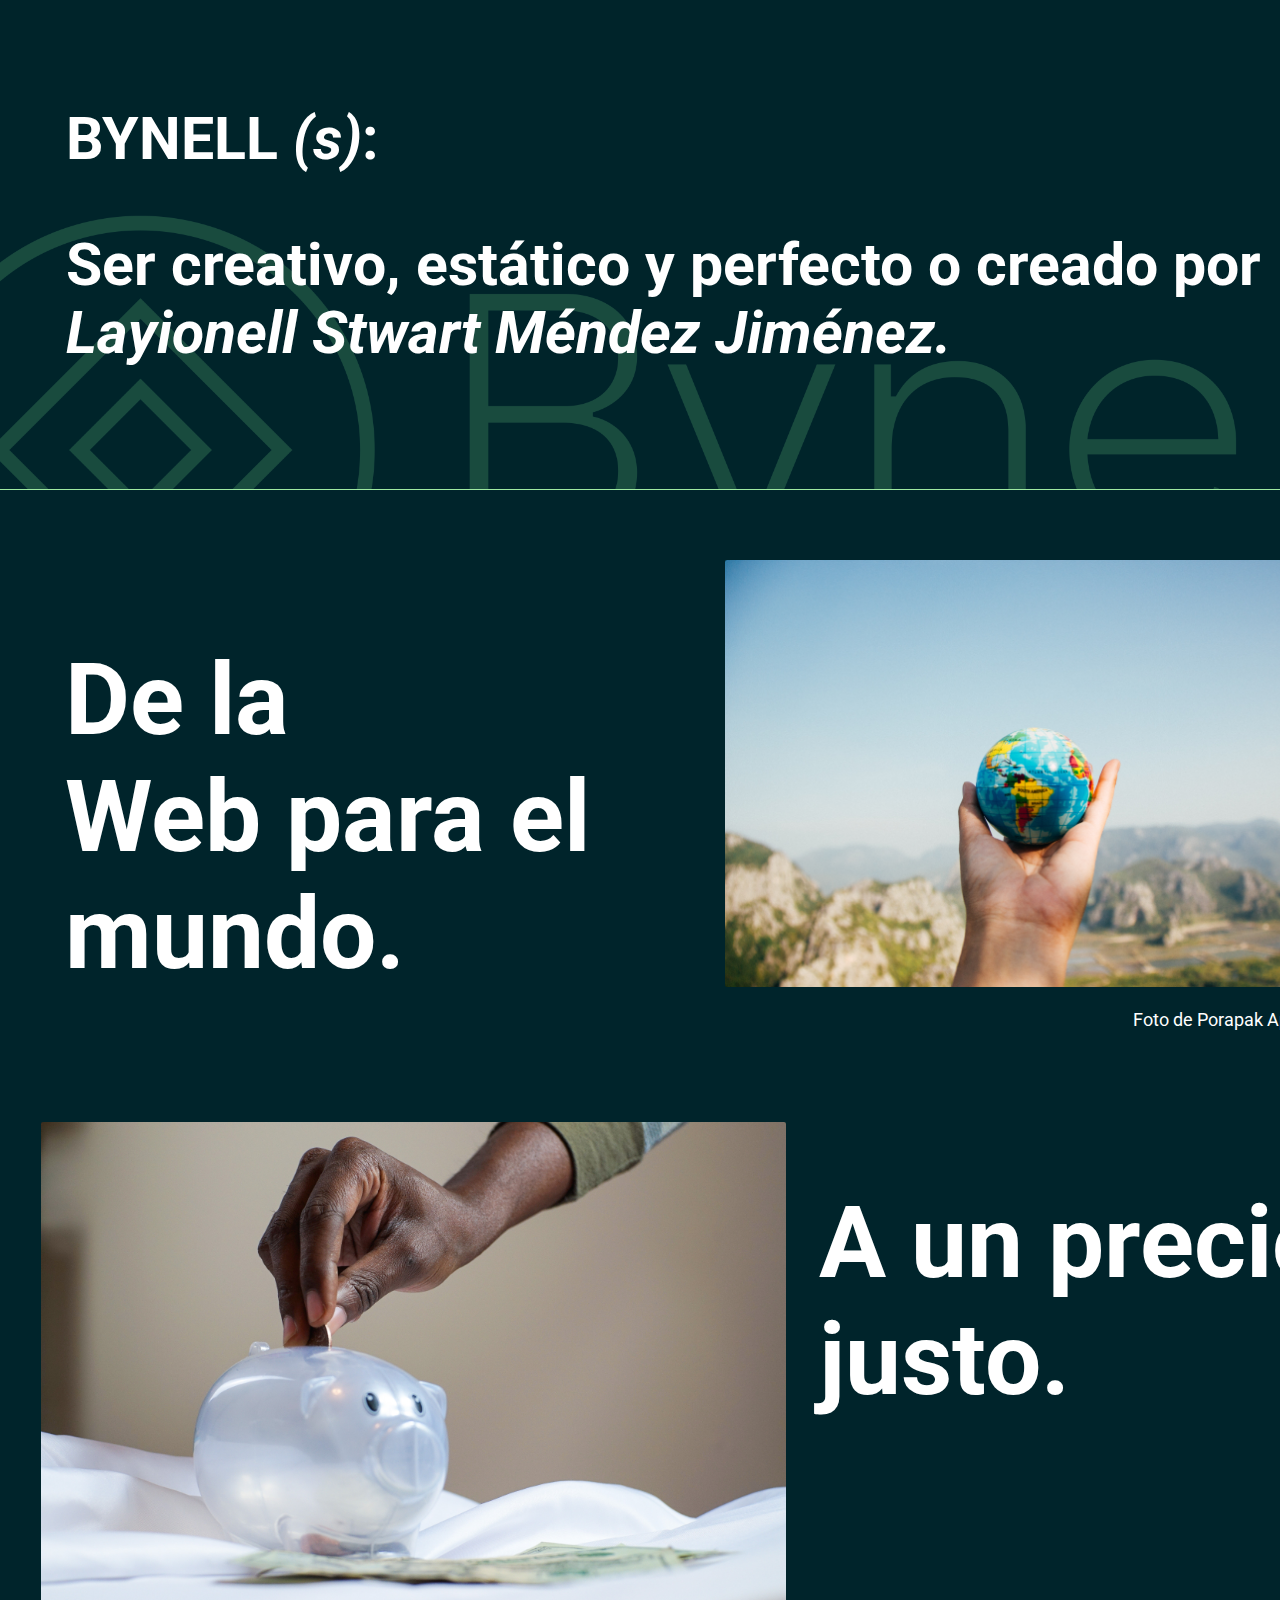
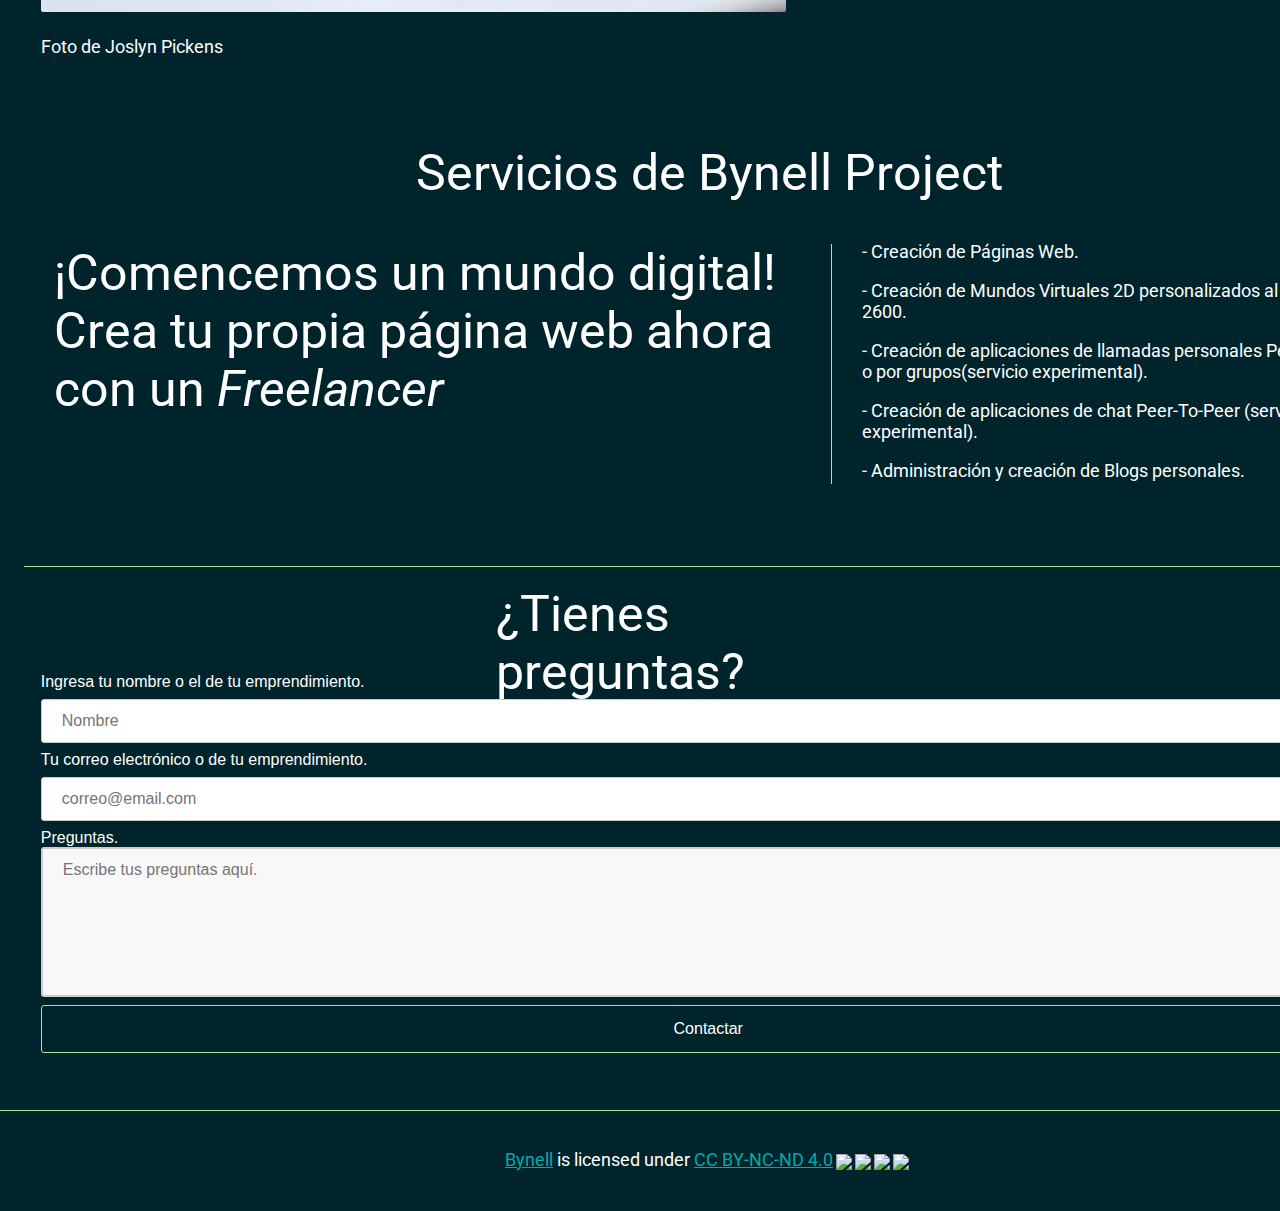
==== commit 6847d395: "Update index.html" ====
--- a/index.html
+++ b/index.html
@@ -57,7 +57,7 @@
     </section><section data-silex-type="container-element" class="container-element editable-style silex-id-1474394621033-3 section-element prevent-resizable" data-silex-id="silex-id-1474394621033-3" >
         <main data-silex-type="container-element" class="editable-style silex-element-content silex-id-1474394621032-2 container-element website-width selected" data-silex-id="silex-id-1474394621032-2" ><div data-silex-type="container-element" class="editable-style container-element silex-id-1664682500790-2 page-page-1 paged-element" data-silex-id="silex-id-1664682500790-2" ><h1 data-silex-type="text-element" class="editable-style text-element silex-id-1664676794696-8 page-page-1 paged-element" data-silex-id="silex-id-1664676794696-8" ><div class="silex-element-content normal"><h1>De la Web<i>&nbsp;</i>para el mundo.</h1><span class="_wysihtml-temp-caret-fix" style="position: absolute; display: block; min-width: 1px; z-index: 99999;">﻿</span></div></h1><div data-silex-type="image-element" class="editable-style image-element silex-id-1664682230953-0 page-page-1 paged-element" data-silex-id="silex-id-1664682230953-0"><img src="assets/pexels-porapak-apichodilok-346885.jpg"></div><div data-silex-type="text-element" class="editable-style text-element silex-id-1664678733887-1 page-page-1 paged-element" data-silex-id="silex-id-1664678733887-1"><div class="silex-element-content normal">
 
-<p>Foto de Porapak Apichodilok.</p></div></div></div><div data-silex-type="container-element" class="editable-style container-element silex-id-1664682355968-1 page-page-1 paged-element" data-silex-id="silex-id-1664682355968-1"><div data-silex-type="text-element" class="editable-style text-element silex-id-1664679317134-2 page-page-1 paged-element" data-silex-id="silex-id-1664679317134-2"><div class="silex-element-content normal"><h1>A un precio justo.</h1></div></div><div data-silex-type="image-element" class="editable-style image-element silex-id-1664679735277-3 page-page-1 paged-element" data-silex-id="silex-id-1664679735277-3"><img src="assets/pexels-joslyn-pickens-3833052.jpg"></div><div data-silex-type="text-element" class="editable-style text-element silex-id-1664680181823-4 page-page-1 paged-element" data-silex-id="silex-id-1664680181823-4"><div class="silex-element-content normal"><p>Foto de Joslyn Pickens</p></div></div></div><div data-silex-type="container-element" class="editable-style container-element silex-id-1664724104223-1 page-page-1 paged-element" data-silex-id="silex-id-1664724104223-1"><div data-silex-type="text-element" class="editable-style text-element silex-id-1664727172217-4 page-page-1 paged-element" data-silex-id="silex-id-1664727172217-4"><div class="silex-element-content normal">Servicios de Bynell Project</div></div><div data-silex-type="text-element" class="editable-style text-element silex-id-1664725875489-3" data-silex-id="silex-id-1664725875489-3"><div class="silex-element-content normal"><p>- Creación de Páginas Web.</p><p>- Creación de Mundos Virtuales 2D personalizados al estilo Atari 2600.</p><p>- Creación de aplicaciones de llamadas personales Peer-to-Peer o por grupos(servicio experimental).</p><p>- Creación de aplicaciones de chat Peer-To-Peer (servicio experimental).</p><p>- Administración y creación de Blogs personales.<br></p></div></div><div data-silex-type="text-element" class="editable-style text-element silex-id-1664680942473-6 page-page-1 paged-element" data-silex-id="silex-id-1664680942473-6"><div class="silex-element-content normal">¡Comencemos un mundo digital!&nbsp;<br>Crea tu propia página web ahora con un <i>Freelancer</i></div></div></div><div data-silex-type="container-element" class="editable-style container-element silex-id-1664723891200-0 page-page-1 paged-element" data-silex-id="silex-id-1664723891200-0"><div data-silex-type="text-element" class="editable-style text-element silex-id-1664680508223-5 page-page-1 paged-element" data-silex-id="silex-id-1664680508223-5" ><div class="silex-element-content normal">¿Tienes preguntas?</div></div><div data-silex-type="html-element" class="editable-style html-element silex-id-1664675244627-7 page-page-1 paged-element silex-component-form silex-use-height-not-minheight silex-element-content-full-height" data-silex-id="silex-id-1664675244627-7"><div class="silex-element-content"><form id="id_1664730595437_430" action="mailto:bynell.project@gmail.com" method="POST">
+<p>Foto de Porapak Apichodilok.</p></div></div></div><div data-silex-type="container-element" class="editable-style container-element silex-id-1664682355968-1 page-page-1 paged-element" data-silex-id="silex-id-1664682355968-1"><div data-silex-type="text-element" class="editable-style text-element silex-id-1664679317134-2 page-page-1 paged-element" data-silex-id="silex-id-1664679317134-2"><div class="silex-element-content normal"><h1>A un precio justo.</h1></div></div><div data-silex-type="image-element" class="editable-style image-element silex-id-1664679735277-3 page-page-1 paged-element" data-silex-id="silex-id-1664679735277-3"><img src="assets/pexels-joslyn-pickens-3833052.jpg"></div><div data-silex-type="text-element" class="editable-style text-element silex-id-1664680181823-4 page-page-1 paged-element" data-silex-id="silex-id-1664680181823-4"><div class="silex-element-content normal"><p>Foto de Joslyn Pickens</p></div></div></div><div data-silex-type="container-element" class="editable-style container-element silex-id-1664724104223-1 page-page-1 paged-element" data-silex-id="silex-id-1664724104223-1"><div data-silex-type="text-element" class="editable-style text-element silex-id-1664727172217-4 page-page-1 paged-element" data-silex-id="silex-id-1664727172217-4"><div class="silex-element-content normal">Servicios de Bynell Project</div></div><div data-silex-type="text-element" class="editable-style text-element silex-id-1664725875489-3" data-silex-id="silex-id-1664725875489-3"><div class="silex-element-content normal"><p>- Creación de Páginas Web.</p><p>- Creación de Mundos Virtuales 2D personalizados al estilo Atari 2600.</p><p>- Creación de aplicaciones de llamadas personales Peer-to-Peer o por grupos(servicio experimental).</p><p>- Creación de aplicaciones de chat Peer-To-Peer (servicio experimental).</p><p>- Administración y creación de Blogs personales.<br></p></div></div><div data-silex-type="text-element" class="editable-style text-element silex-id-1664680942473-6 page-page-1 paged-element" data-silex-id="silex-id-1664680942473-6"><div class="silex-element-content normal">¡Comencemos un mundo digital!&nbsp;<br>Crea tu propia página web ahora con un <i>Freelancer</i></div></div></div><div data-silex-type="container-element" class="editable-style container-element silex-id-1664723891200-0 page-page-1 paged-element" data-silex-id="silex-id-1664723891200-0"><div data-silex-type="text-element" class="editable-style text-element silex-id-1664680508223-5 page-page-1 paged-element" data-silex-id="silex-id-1664680508223-5" ><div class="silex-element-content normal">¿Tienes preguntas?</div></div><div data-silex-type="html-element" class="editable-style html-element silex-id-1664675244627-7 page-page-1 paged-element silex-component-form silex-use-height-not-minheight silex-element-content-full-height" data-silex-id="silex-id-1664675244627-7"><div class="silex-element-content"><form id="id_1664730595437_430" action="https://mailto:bynell.project@gmail.com" method="POST">
   
   <div>
     <label for="field1">Ingresa tu nombre o el de tu emprendimiento.</label>
@@ -87,4 +87,4 @@
             
         <div data-silex-type="html-element" class="editable-style html-element silex-id-1664673234735-6 page-page-1 paged-element" data-silex-id="silex-id-1664673234735-6" ><div class="silex-element-content"><p xmlns:cc="http://creativecommons.org/ns#" xmlns:dct="http://purl.org/dc/terms/"><a property="dct:title" rel="cc:attributionURL" href="https://bynell.github.io/bynell">Bynell</a> is licensed under <a href="http://creativecommons.org/licenses/by-nc-nd/4.0/?ref=chooser-v1" target="_blank" rel="license noopener noreferrer" style="display:inline-block;">CC BY-NC-ND 4.0<img style="height:22px!important;margin-left:3px;vertical-align:text-bottom;" src="https://mirrors.creativecommons.org/presskit/icons/cc.svg?ref=chooser-v1"><img style="height:22px!important;margin-left:3px;vertical-align:text-bottom;" src="https://mirrors.creativecommons.org/presskit/icons/by.svg?ref=chooser-v1"><img style="height:22px!important;margin-left:3px;vertical-align:text-bottom;" src="https://mirrors.creativecommons.org/presskit/icons/nc.svg?ref=chooser-v1"><img style="height:22px!important;margin-left:3px;vertical-align:text-bottom;" src="https://mirrors.creativecommons.org/presskit/icons/nd.svg?ref=chooser-v1"></a></p>
 </div></div></footer>
-    </section><div data-silex-type="container-element" class="editable-style container-element silex-id-1662688774328-6" data-silex-id="silex-id-1662688774328-6"></div></body></html>+    </section><div data-silex-type="container-element" class="editable-style container-element silex-id-1662688774328-6" data-silex-id="silex-id-1662688774328-6"></div></body></html>
--- a/css/front-end.css
+++ b/css/front-end.css
@@ -0,0 +1,196 @@
+/**
+ * This file holds the styles of websites while editing
+ */
+
+body {
+  min-height: 100vh;
+  min-width: 98vw; /* remove approx size of vertical scroll bar */
+}
+
+/* prevent-auto-z-index is to let the components handle their z-index */
+.section-element > .silex-element-content > *:not(.prevent-auto-z-index):not(.fixed) {
+  /* put the elements of a section on top of sections bellow */
+  z-index: 10;
+}
+/* workaround a bug of the 2.11 version (front end) */
+/* sections used to hava margin-top: -1; which can not be edited in the UI */
+.editable-style.section-element {
+  margin-top: 0;
+}
+/****************************************************/
+.website-width {
+  width: 960px;
+}
+.paged-element-hidden {
+  display: none !important;
+}
+/* resize */
+.editable-style.image-element img {
+  border-radius: inherit; /* this is to follow the element's radius */
+	width: 100%;
+	height: 100%;
+}
+/*
+ .image-element > .silex-element-content {
+	overflow: hidden;
+}
+*/
+.html-element .silex-element-content {
+  /* enable HTML content to have style="min-height: inherit;" */
+  /* removed because it makes components buggy, add it to silex if you need to
+  position: absolute;
+  min-height: inherit;
+  width: 100%; /* needed by slideshow components and probably others */
+  /*
+  height: 100%; /* needed by slideshow kreview and probably others */
+}
+/* wysihtml text editor styles */
+.wysiwyg-float-left {
+  float: left;
+  margin: 0 8px 8px 0;
+}
+.wysiwyg-float-right {
+  float: right;
+  margin: 0 0 8px 8px;
+}
+/* Remove dots surrounding links in Firefox
+    because of normalize.css */
+a:focus{ outline: none;}
+
+body .editable-style[data-silex-href] {
+  cursor: pointer;
+}
+body.enable-mobile .editable-style.hide-on-desktop {
+  display: none;
+}
+/* only outside the editor */
+/* needs to be more qualified than body.enable-mobile .editable-style:not(.prevent-mobile-style) */
+body.silex-runtime.body-initial .fixed {
+  position: absolute;
+  z-index: 20;
+}
+/* Mobile styles */
+@media (max-width:480px) {
+  /* needs to be more qualified than body.enable-mobile .editable-style:not(.prevent-mobile-style) */
+  body.silex-runtime.body-initial .fixed {
+    /* on mobile (chrome, this is needed to be on top of other content) */
+    position: relative;
+  }
+
+  /* hide horizontal scroll bar which appears because of residual values in css
+  html {
+    overflow-x: hidden;
+  }
+  */
+  body {
+    position: initial; /* used to be absolute but now only in editor (editable.css), when position is absolute the body has the size of its content */
+  }
+  /* mobile mode */
+  body.enable-mobile .editable-style:not(.prevent-mobile-style),
+  body.enable-mobile .background.background-initial {
+    position: static;
+    top: auto;
+    left: auto;
+    max-width: 100%;
+    min-width: auto; /* this is to remove sections min-width, since section min-width is set to the witdh of its content in Element::setStyle() */
+    margin-left: auto;
+    margin-right: auto;
+  }
+  body.enable-mobile .editable-style.section-element {
+    padding: 0;
+  }
+  body.enable-mobile.silex-resizing .editable-style:not(.prevent-mobile-style) {
+    max-width: unset; /* while dragging let the user size the elements freely */
+  }
+  body.enable-mobile .image-element.editable-style:not(.prevent-mobile-style) {
+    position: relative;
+  }
+  body.enable-mobile .editable-style.section-element {
+    max-width: 100%; /* section bg should be 100% width because user do not need to grab the side and resize */
+    padding: 0;
+    margin: 0;
+  }
+  body.enable-mobile .container-element:not(.paged-element-hidden) {
+    display: flex;
+    align-items: center;
+    justify-content: space-around;
+    flex-wrap: wrap;
+  }
+  /* but still hide paged elements or desktop only elements */
+  body.enable-mobile .editable-style.hide-on-mobile {
+    display: none;
+  }
+  body.enable-mobile .editable-style.hide-on-desktop:not(.paged-element-hidden) {
+    display: initial;
+  }
+  body.silex-runtime.enable-mobile .background.background-initial {
+    max-width: 100%;
+  }
+}
+
+/* only outside the editor */
+/* needs to be more qualified than body.enable-mobile .editable-style:not(.prevent-mobile-style) */
+body.silex-runtime.body-initial .fixed {
+  position: absolute;
+  z-index: 20;
+}
+/* Mobile styles */
+@media (max-width:480px) {
+  /* needs to be more qualified than body.enable-mobile .editable-style:not(.prevent-mobile-style) */
+  body.silex-runtime.body-initial .fixed {
+    /* on mobile (chrome, this is needed to be on top of other content) */
+    position: relative;
+  }
+}
+
+/**
+ * prodotype components
+ */
+.silex-element-content-full-height .silex-element-content {
+  height: 100%;
+}
+silex-template,
+.prodotype-preview {
+  display: none;
+}
+.prodotype-runtime,
+.prodotype-runtime-strict {
+  display: none;
+}
+.prodotype-published {
+  display: none;
+}
+body.silex-editor .prodotype-preview {
+  display: block;
+}
+body.silex-runtime .prodotype-runtime,
+body.silex-runtime .prodotype-runtime-strict {
+  display: block;
+}
+body.silex-published .prodotype-published {
+  display: block;
+}
+body.silex-publish .prodotype-runtime-strict {
+  display: none;
+}
+.prodotype-force-size {
+  position: absolute;
+  width: 100%;
+  height: 100%;
+}
+.silex-component-button button {
+  width: 100%;
+}
+/* full-width component*/
+div.editable-style.full-width-section {
+  min-height: 100px;
+}
+
+div.editable-style.full-width-section>.editable-style {
+  position: static;
+  min-width: 100%;
+}
+
+div.editable-style.full-width-section>.editable-style.silex-element-content {
+  display: none;
+}
